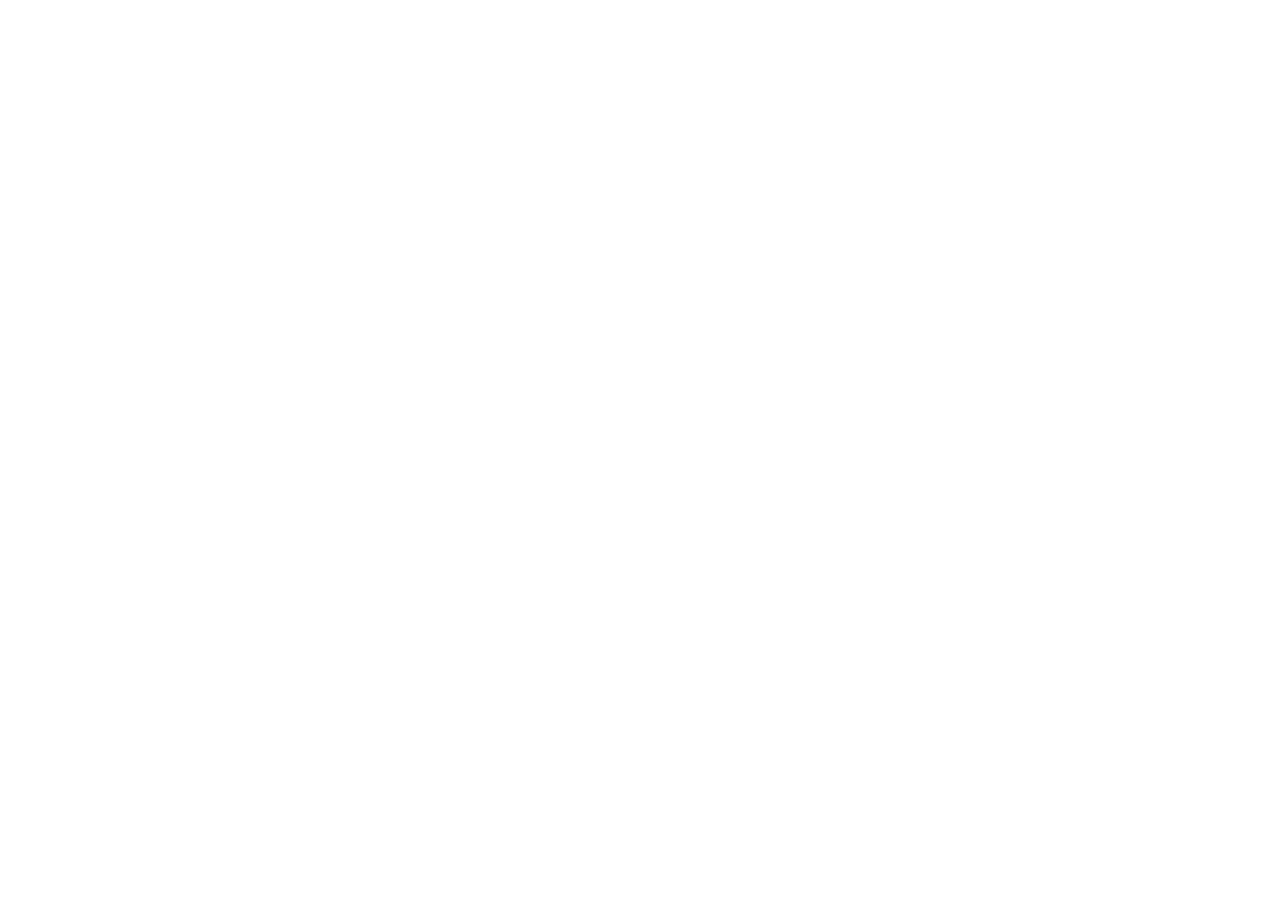
==== 5.TravelPage/index.html @ bad252db "add the orders of the file" ====
<!DOCTYPE html>
<html lang="en">

<head>
    <meta charset="UTF-8">
    <meta http-equiv="X-UA-Compatible" content="IE=edge">
    <meta name="viewport" content="width=device-width, initial-scale=1.0">
    <meta http-equiv="X-UA-Compatible" content="ie=edge">
    <meta name="description" content="Travelin is a memory website of Xin">
    <meta name="robots" content="index,follow">
    <link rel="stylesheet" href="style.css">
    <title>Travelin | Travelling Memory</title>
</head>

<body>

</body>

</html>
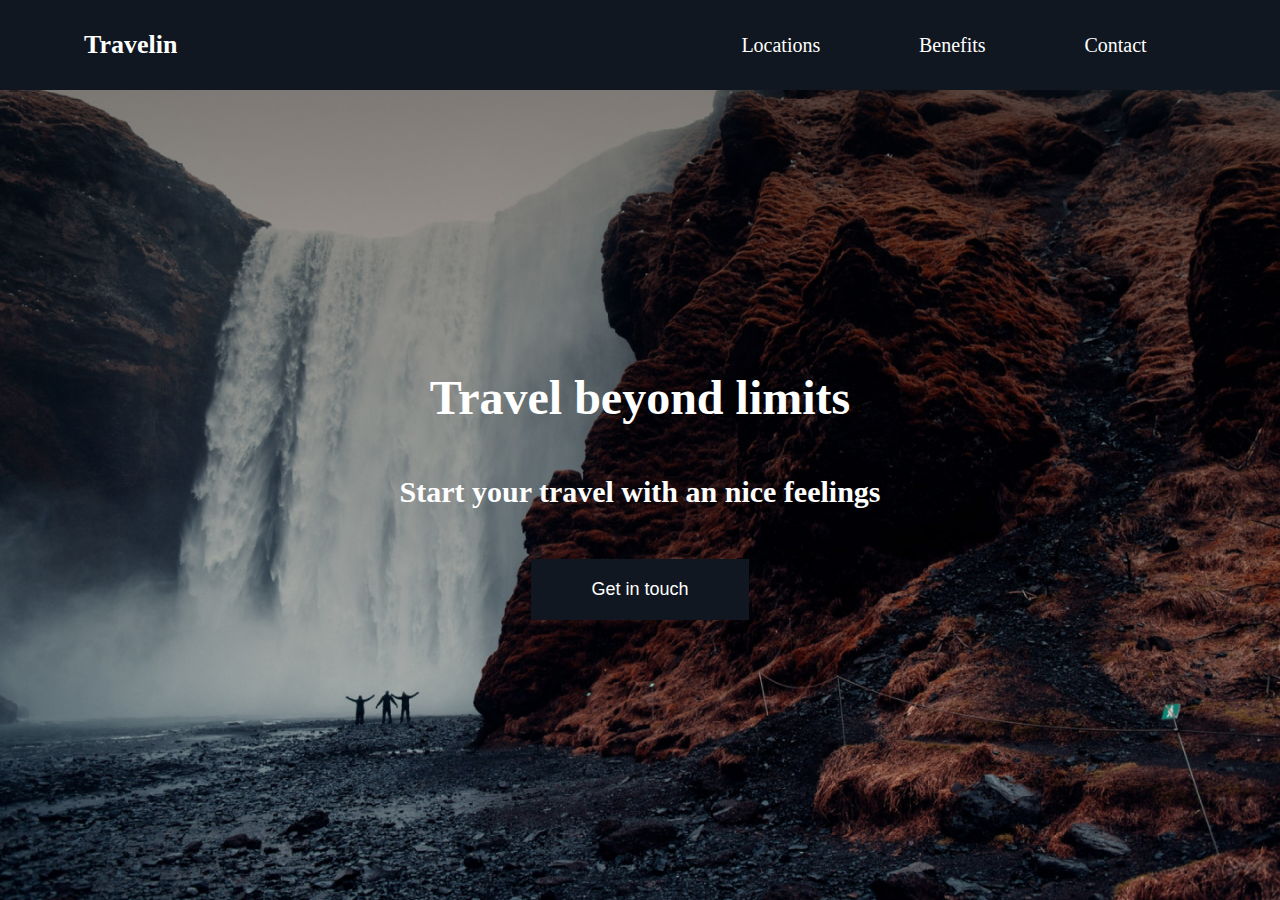
==== commit fbfa9f2b: "Travelin Nav and first section added" ====
--- a/5.TravelPage/index.html
+++ b/5.TravelPage/index.html
@@ -8,11 +8,28 @@
     <meta http-equiv="X-UA-Compatible" content="ie=edge">
     <meta name="description" content="Travelin is a memory website of Xin">
     <meta name="robots" content="index,follow">
+    <link rel="icon" href="icons/passport.svg">
     <link rel="stylesheet" href="style.css">
-    <title>Travelin | Travelling Memory</title>
+    <title>Travelin | My Memories of traveling</title>
 </head>
 
 <body>
+    <header class="main-head">
+        <nav>
+            <h1 id="logo">Travelin</h1>
+            <ul>
+                <li><a href="#locations">Locations</a></li>
+                <li><a href="#benefits">Benefits</a></li>
+                <li><a href="#contact">Contact</a></li>
+            </ul>
+        </nav>
+    </header>
+
+    <section class="hero">
+        <h2>Travel beyond limits</h2>
+        <h3>Start your travel with an nice feelings</h3>
+        <button>Get in touch</button>
+    </section>
 
 </body>
 
--- a/5.TravelPage/style.css
+++ b/5.TravelPage/style.css
@@ -0,0 +1,100 @@
+/*Global Styles*/
+
+* {
+    margin: 0;
+    padding: 0;
+    box-sizing: border-box;
+}
+
+html {
+    font-size: 62.5%;
+}
+
+h1 {
+    font-size: 2.6rem;
+}
+
+li,
+button,
+label,
+input,
+p {
+    font-size: 2rem;
+}
+
+h2 {
+    font-size: 4.8rem;
+}
+
+h3 {
+    font-size: 3rem;
+}
+
+h4,
+h5 {
+    font-size: 2.8rem;
+}
+
+a {
+    color: white;
+    text-decoration: none;
+}
+
+button {
+    padding: 2rem 6rem;
+    background: #101720;
+    border: none;
+    color: white;
+    font-size: 1.8rem;
+    cursor: pointer;
+}
+
+
+/*Nav Section with HERO*/
+
+.main-head {
+    background: #101720;
+    color: white;
+}
+
+nav {
+    display: flex;
+    width: 90%;
+    margin: auto;
+    align-items: center;
+    padding: 2rem;
+    min-height: 10vh;
+}
+
+nav ul {
+    display: flex;
+    flex: 1 1 40rem;
+    justify-content: space-around;
+    align-items: center;
+    list-style: none;
+}
+
+#logo {
+    flex: 2 1 40rem;
+}
+
+.hero {
+    min-height: 90vh;
+    background: linear-gradient(rgba(0, 0, 0, 0.5), transparent), url("img/landing-page.jpg");
+    background-repeat: no-repeat;
+    background-size: cover;
+    background-position: center;
+    color: white;
+    display: flex;
+    flex-direction: column;
+    justify-content: center;
+    align-items: center;
+    text-align: center;
+}
+
+.hero h3 {
+    padding: 5rem;
+}
+
+
+/**/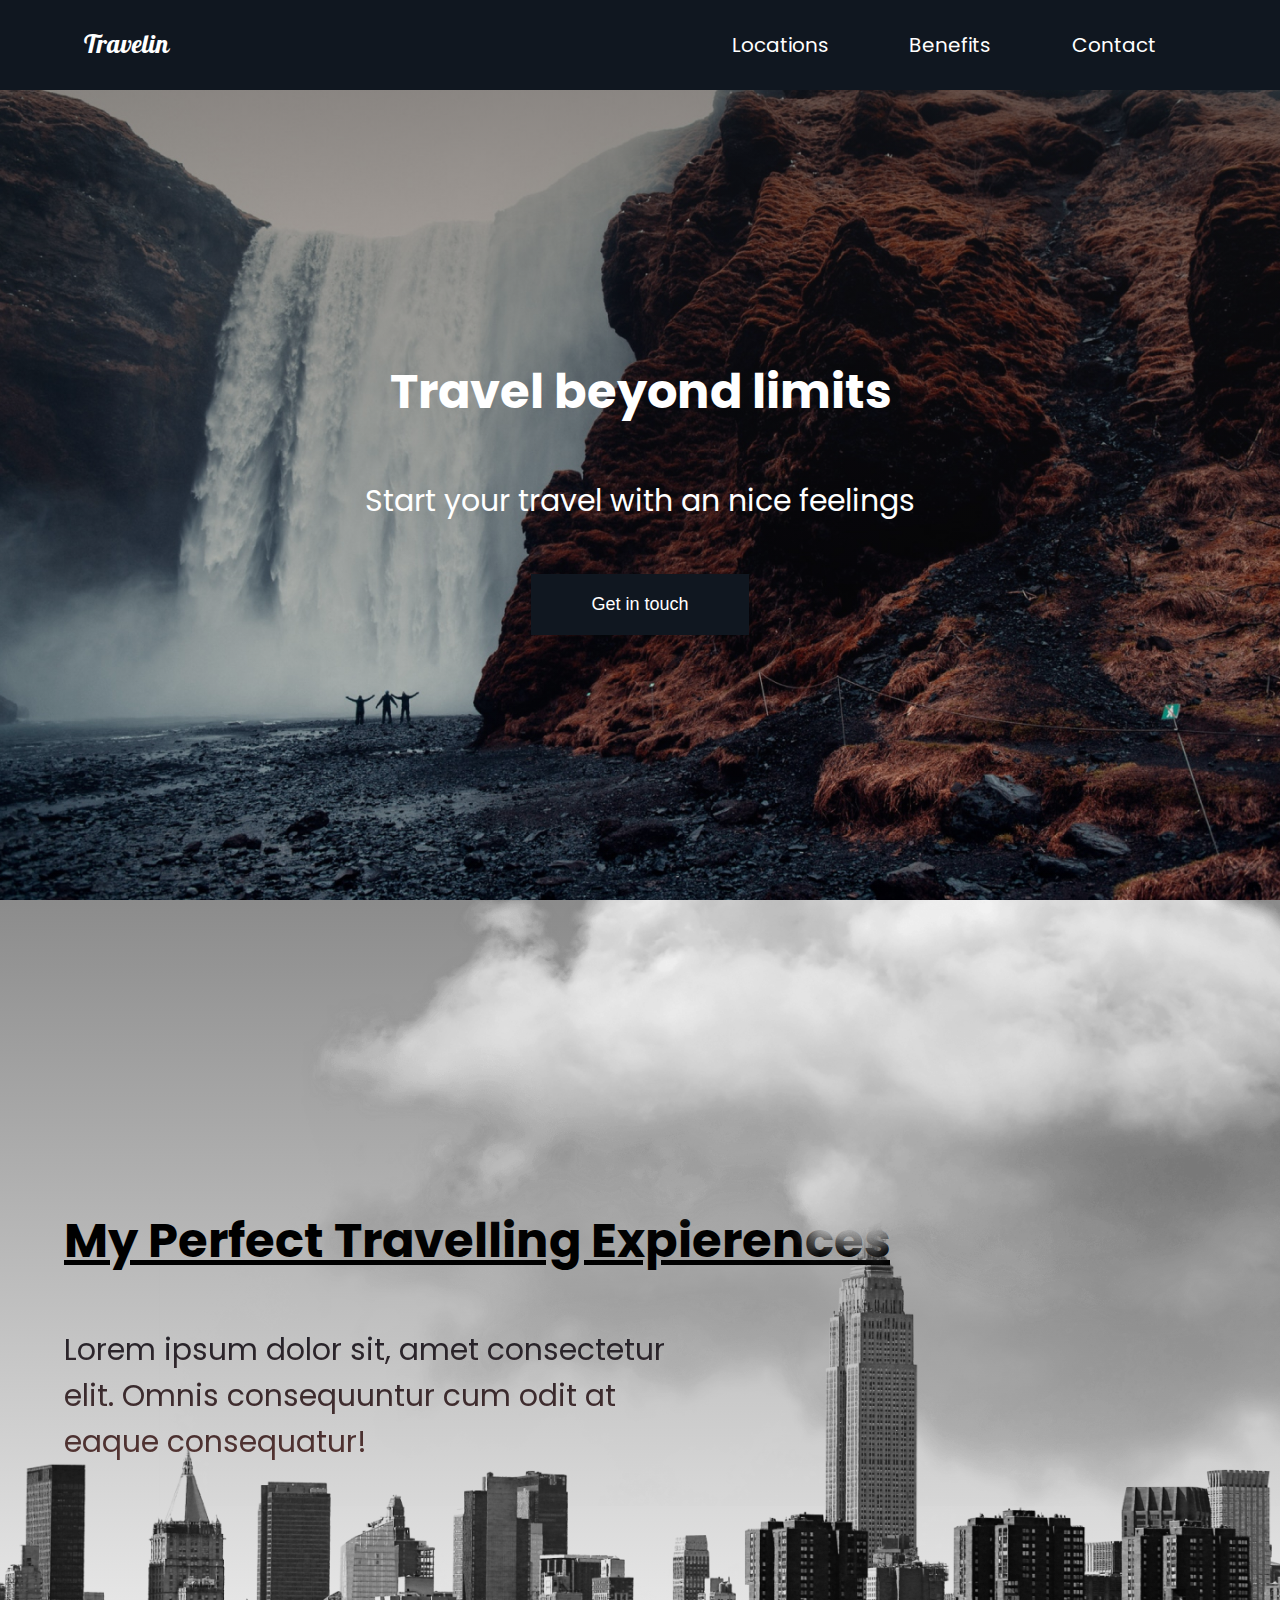
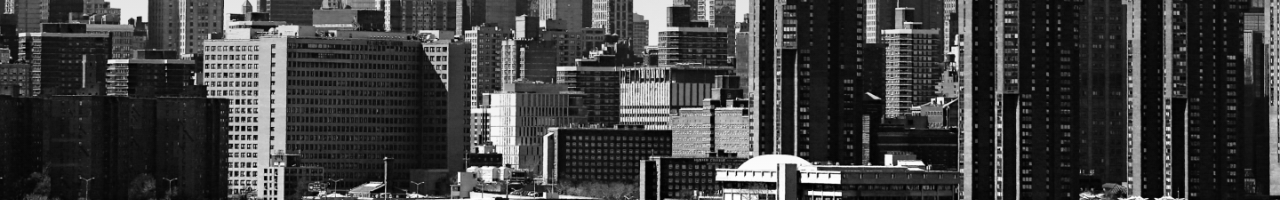
==== commit 21a9913c: "The second section added(colored text and animations)" ====
--- a/5.TravelPage/index.html
+++ b/5.TravelPage/index.html
@@ -9,6 +9,8 @@
     <meta name="description" content="Travelin is a memory website of Xin">
     <meta name="robots" content="index,follow">
     <link rel="icon" href="icons/passport.svg">
+    <link rel="preconnect" href="https://fonts.gstatic.com">
+    <link href="https://fonts.googleapis.com/css2?family=Pattaya&family=Poppins&display=swap" rel="stylesheet">
     <link rel="stylesheet" href="style.css">
     <title>Travelin | My Memories of traveling</title>
 </head>
@@ -30,6 +32,15 @@
         <h3>Start your travel with an nice feelings</h3>
         <button>Get in touch</button>
     </section>
+    <section id="locations">
+        <header class="locations-head">
+            <h2>My Perfect Travelling Expierences</h2>
+            <h3>Lorem ipsum dolor sit, amet consectetur <br/> elit. Omnis consequuntur cum odit at <br/> eaque consequatur!</h3>
+            <img src="img/cloud.png" class="moving-cloud-1 cloud" />
+            <img src="img/cloud.png" class="moving-cloud-2 cloud" />
+        </header>
+    </section>
+
 
 </body>
 
--- a/5.TravelPage/style.css
+++ b/5.TravelPage/style.css
@@ -8,6 +8,10 @@
 
 html {
     font-size: 62.5%;
+}
+
+body {
+    font-family: 'Poppins', sans-serif;
 }
 
 h1 {
@@ -28,6 +32,7 @@
 
 h3 {
     font-size: 3rem;
+    font-weight: 400;
 }
 
 h4,
@@ -47,6 +52,11 @@
     color: white;
     font-size: 1.8rem;
     cursor: pointer;
+    transition: background 1s ease-in-out;
+}
+
+button:hover {
+    background: rgba(0, 0, 0, 0.5);
 }
 
 
@@ -64,6 +74,7 @@
     align-items: center;
     padding: 2rem;
     min-height: 10vh;
+    flex-wrap: wrap;
 }
 
 nav ul {
@@ -76,11 +87,13 @@
 
 #logo {
     flex: 2 1 40rem;
+    font-family: 'Pattaya', sans-serif;
+    font-weight: 400;
 }
 
 .hero {
     min-height: 90vh;
-    background: linear-gradient(rgba(0, 0, 0, 0.5), transparent), url("img/landing-page.jpg");
+    background: linear-gradient(rgba(25, 25, 25, 0.5), transparent), url("img/landing-page.jpg");
     background-repeat: no-repeat;
     background-size: cover;
     background-position: center;
@@ -97,4 +110,101 @@
 }
 
 
-/**/+/*Locations section*/
+
+#locations {
+    min-height: 100vh;
+    background: linear-gradient(rgba(25, 25, 25, 0.5), transparent), url("img/new-york-page.png");
+    background-size: cover;
+    background-position: center;
+    display: flex;
+    align-items: center;
+    position: relative;
+    overflow: hidden;
+}
+
+.locations-head {
+    width: 90%;
+    margin: auto;
+}
+
+.locations-head h2 {
+    padding: 1rem 0rem;
+    text-decoration: underline;
+    text-decoration-thickness: 0.5rem;
+}
+
+.locations-head h3 {
+    padding: 4rem 0rem;
+    background: linear-gradient(#131c27, #663b35);
+    -webkit-background-clip: text;
+    -webkit-text-fill-color: transparent;
+}
+
+.cloud {
+    position: absolute;
+    top: 0%;
+    right: 0%;
+}
+
+.moving-cloud-1 {
+    animation: cloudAnimation 3s infinite alternate ease-in-out;
+}
+
+.moving-cloud-2 {
+    top: 20%;
+    z-index: -1;
+    opacity: 0.5;
+    animation: cloudAnimation 3.5s infinite alternate ease-in-out;
+}
+
+
+/*Media query*/
+
+
+/* @keyframes cloudAnimation{
+    0%{
+        background: lightblue;
+    }
+    50%{
+        background: rgb(50, 152, 185);
+    }
+    100%{
+        background: rgb(13, 39, 48);
+    }
+}*/
+
+@keyframes cloudAnimation {
+    from {
+        transform: translate(10%, -10%);
+    }
+    to {
+        transform: translate(0%, 0%);
+    }
+}
+
+@media screen and (max-width: 932px) {
+    html {
+        font-size: 45%;
+    }
+    nav {
+        text-align: center;
+    }
+    #logo {
+        padding: 2rem;
+    }
+    .cloud {
+        height: 40rem;
+        pointer-events: none;
+    }
+    .moving-cloud-1 {
+        z-index: -1;
+    }
+    .moving-cloud-2 {
+        z-index: -2;
+    }
+    .locations-head h3 {
+        background: rgba(15, 22, 31, 0.8);
+        -webkit-text-fill-color: white;
+    }
+}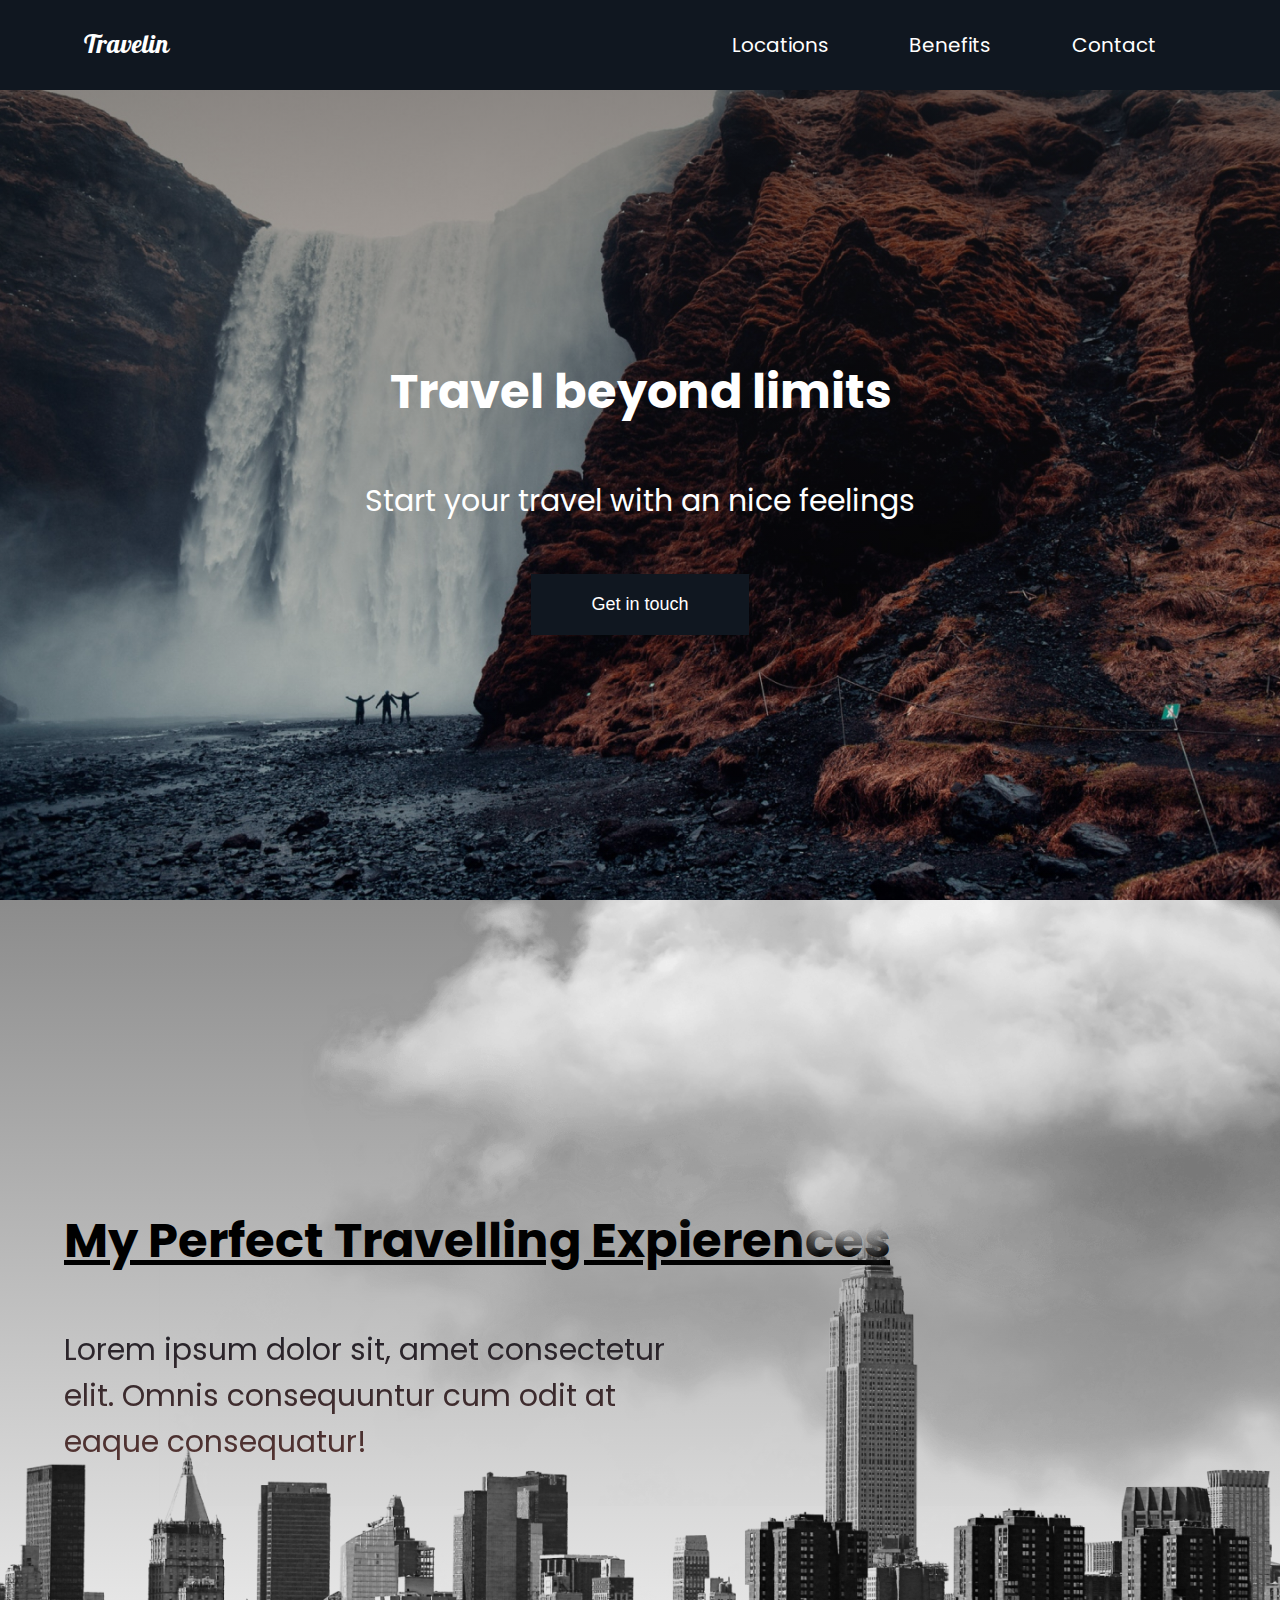
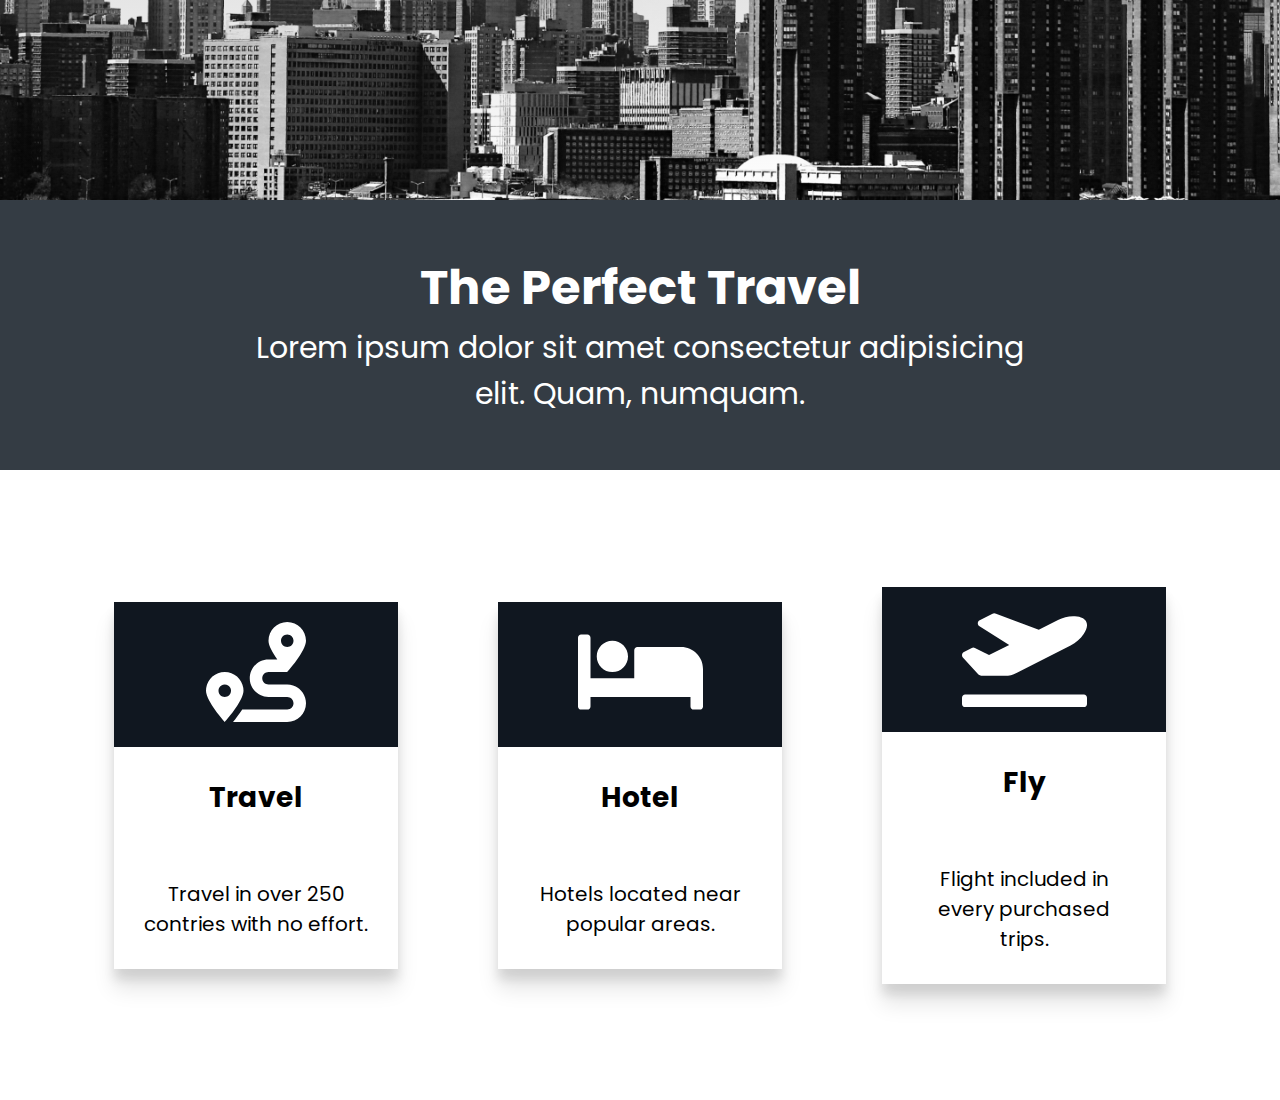
==== commit dd38acee: "Third section (Benefits) added in project 5" ====
--- a/5.TravelPage/index.html
+++ b/5.TravelPage/index.html
@@ -32,6 +32,7 @@
         <h3>Start your travel with an nice feelings</h3>
         <button>Get in touch</button>
     </section>
+
     <section id="locations">
         <header class="locations-head">
             <h2>My Perfect Travelling Expierences</h2>
@@ -41,7 +42,37 @@
         </header>
     </section>
 
-
+    <section class="benefits">
+        <header class="benefits-head">
+            <h2>The Perfect Travel</h2>
+            <h3>
+                Lorem ipsum dolor sit amet consectetur adipisicing <br/> elit. Quam, numquam.
+            </h3>
+        </header>
+        <div class="cards">
+            <div class="card">
+                <div class="card-icon">
+                    <img src="icons/route-solid.svg" alt="/">
+                </div>
+                <h4>Travel</h4>
+                <p>Travel in over 250 contries with no effort.</p>
+            </div>
+            <div class="card">
+                <div class="card-icon">
+                    <img src="icons/bed-solid.svg" alt="/">
+                </div>
+                <h4>Hotel</h4>
+                <p>Hotels located near popular areas.</p>
+            </div>
+            <div class="card">
+                <div class="card-icon">
+                    <img src="icons/plane-departure-solid.svg" alt="/">
+                </div>
+                <h4>Fly</h4>
+                <p>Flight included in every purchased trips.</p>
+            </div>
+        </div>
+    </section>
 </body>
 
 </html>--- a/5.TravelPage/style.css
+++ b/5.TravelPage/style.css
@@ -159,6 +159,56 @@
 }
 
 
+/*Benefits section*/
+
+.benefits-head {
+    background: #343c44;
+    padding: 3rem;
+    min-height: 30vh;
+    display: flex;
+    flex-direction: column;
+    justify-content: center;
+    align-items: center;
+    color: white;
+    text-align: center;
+}
+
+.benefits-head h3 {
+    padding: 1px;
+}
+
+.cards {
+    width: 90%;
+    margin: auto;
+    display: flex;
+    min-height: 70vh;
+    align-items: center;
+    flex-wrap: wrap;
+}
+
+.card {
+    text-align: center;
+    flex: 1 1 25rem;
+    min-height: 40vh;
+    margin: 2rem 5rem;
+    box-shadow: 0px 10px 10px rgba(0, 0, 0, 0.1), 0px 20px 20px rgba(0, 0, 0, 0.1);
+}
+
+.card img {
+    height: 100px;
+    margin: 2rem;
+}
+
+.card p,
+.card h4 {
+    padding: 3rem;
+}
+
+.card-icon {
+    background: #101720;
+}
+
+
 /*Media query*/
 
 
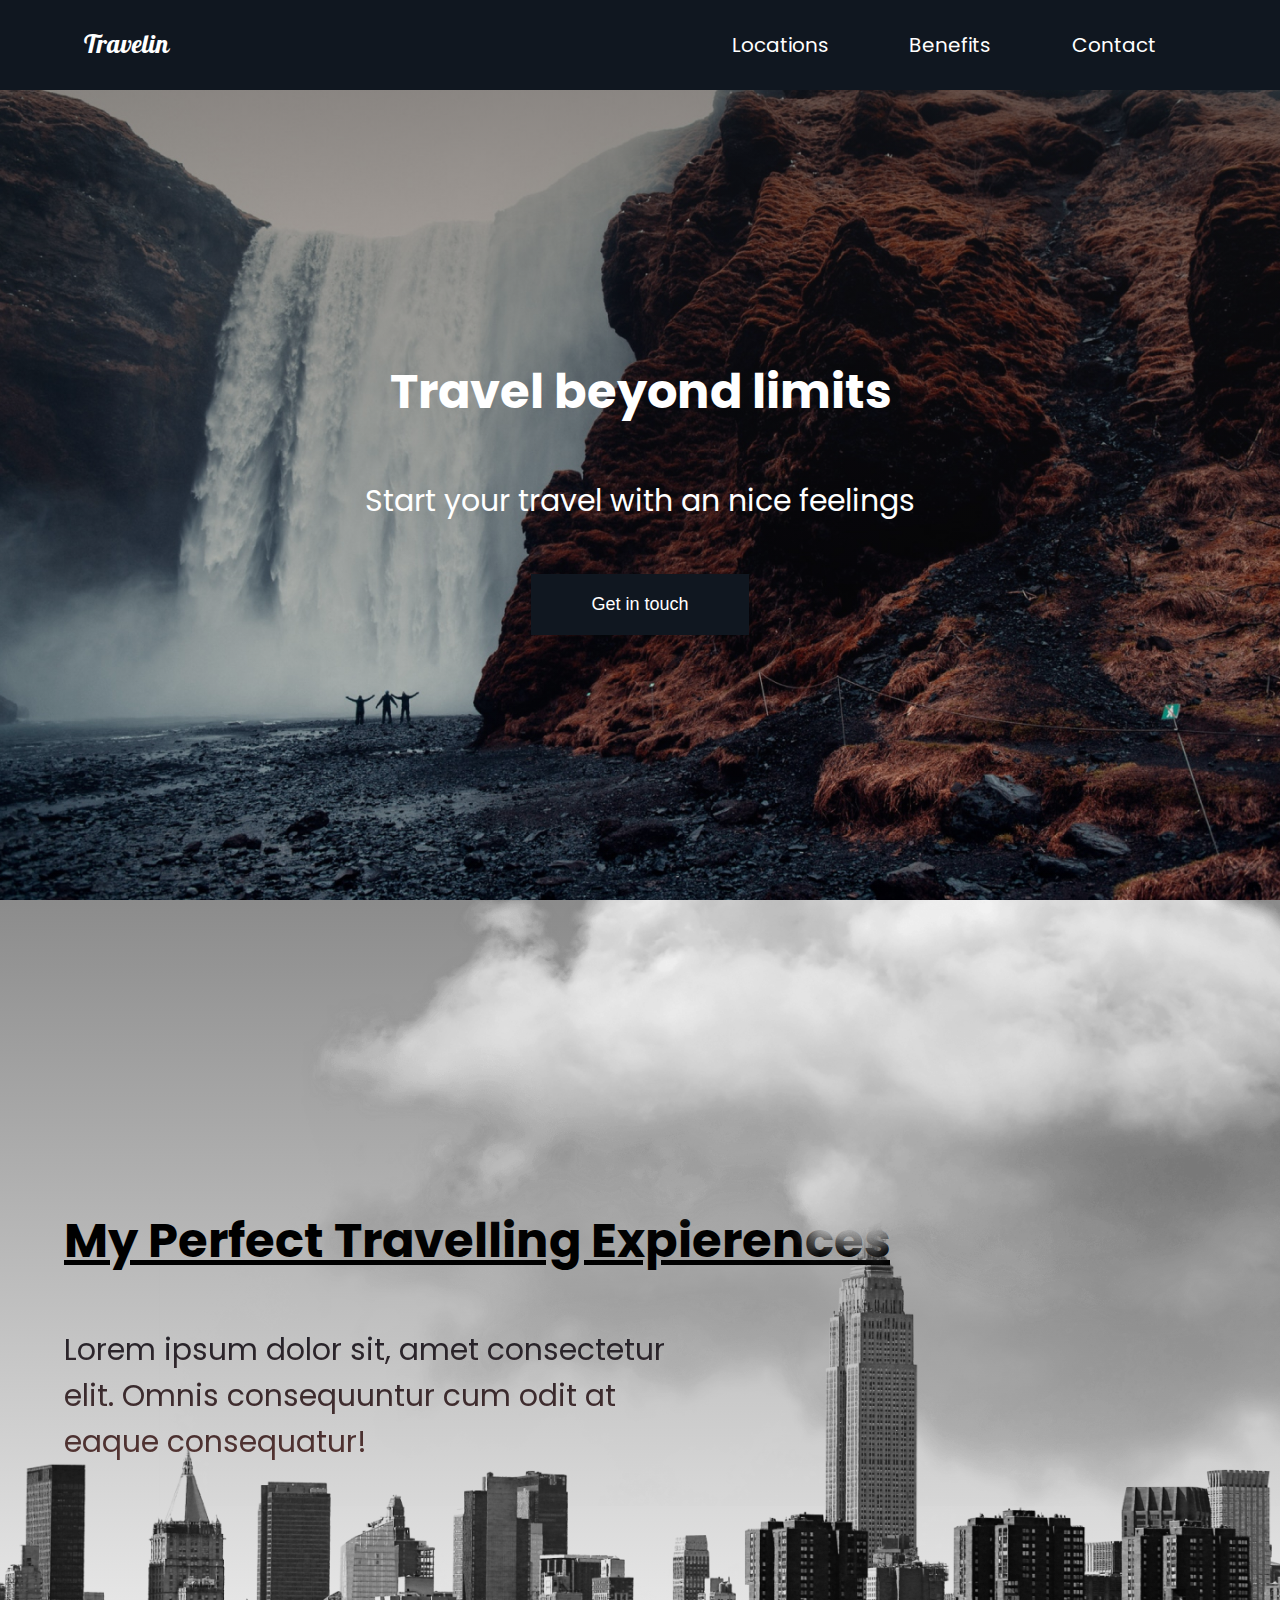
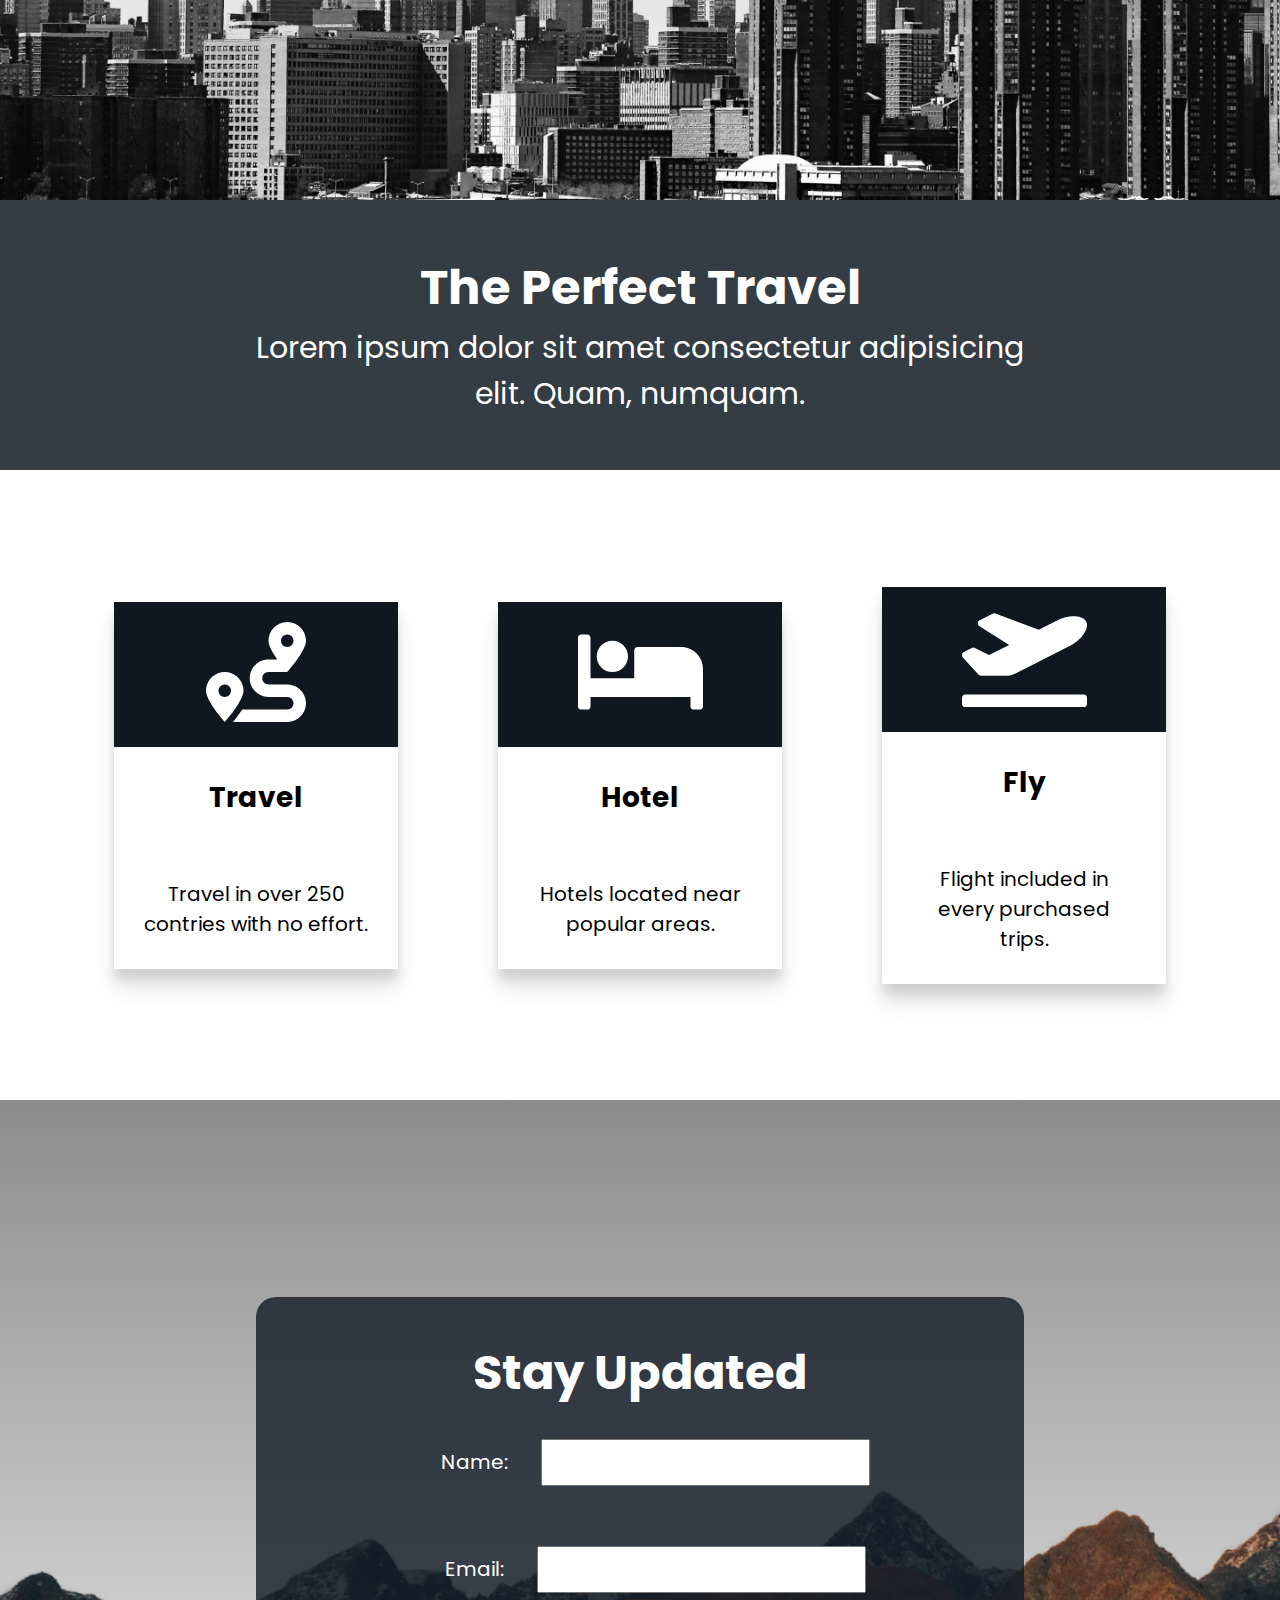
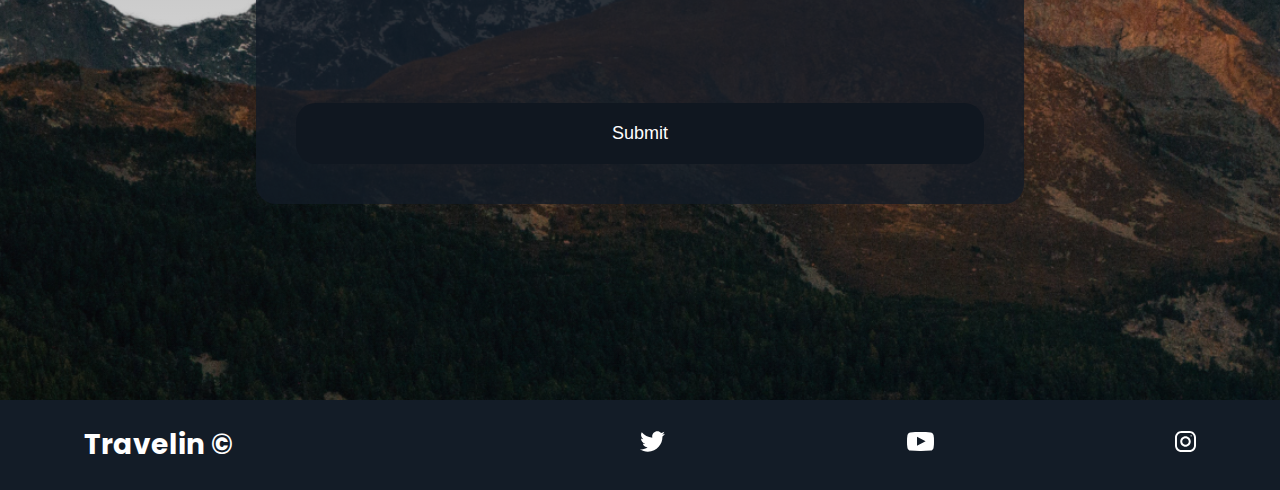
==== commit 665ebf38: "footer added, almost down" ====
--- a/5.TravelPage/index.html
+++ b/5.TravelPage/index.html
@@ -73,6 +73,43 @@
             </div>
         </div>
     </section>
+    <section id="contact">
+        <div class="form-wrapper">
+            <header class="form-head">
+                <h2>Stay Updated</h2>
+                <form>
+                    <div class="name-form">
+                        <label for="name">Name:</label>
+                        <input type="text" name="name" required>
+                    </div>
+                    <div class="email-form">
+                        <label for="emali">Email:</label>
+                        <input type="email" required name="email">
+                    </div>
+                    <button type="submit">Submit</button>
+                </form>
+            </header>
+        </div>
+    </section>
+    <footer>
+        <div class="footer-wrapper">
+            <h5>Travelin &copy;</h5>
+            <ul>
+                <li>
+                    <a href="#"><img src="icons/twitter.svg" alt="/"></a>
+                </li>
+                <li>
+                    <a href="#"><img src="icons/youtube.svg" alt="/"></a>
+                </li>
+                <li>
+                    <a href="#"><img src="icons/instagram.svg" alt="/"></a>
+                </li>
+
+            </ul>
+
+
+        </div>
+    </footer>
 </body>
 
 </html>--- a/5.TravelPage/style.css
+++ b/5.TravelPage/style.css
@@ -208,6 +208,75 @@
     background: #101720;
 }
 
+#contact {
+    min-height: 100vh;
+    background: linear-gradient(rgba(25, 25, 25, 0.5), transparent), url("img/contact-mountain.png");
+    background-size: cover;
+    background-repeat: no-repeat;
+    display: flex;
+    align-items: center;
+    justify-content: center;
+}
+
+.form-wrapper {
+    background: rgba(19, 28, 39, 0.8);
+    width: 60%;
+    color: white;
+    border-radius: 20px;
+}
+
+.form-head {
+    text-align: center;
+    padding: 4rem;
+}
+
+.name-form,
+.email-form {
+    padding: 3rem;
+    text-align: center;
+}
+
+.form-wrapper label {
+    margin: 0rem 3rem;
+}
+
+.form-wrapper button {
+    width: 100%;
+    padding: 2rem;
+    margin-top: 8rem;
+    border-radius: 20px;
+}
+
+.form-wrapper input {
+    padding: 1rem 3rem;
+}
+
+footer {
+    color: white;
+    background: rgba(19, 28, 39, 1);
+}
+
+.footer-wrapper {
+    display: flex;
+    padding: 2rem;
+    width: 90%;
+    margin: auto;
+    align-items: center;
+    min-height: 10vh;
+}
+
+footer h5 {
+    flex: 1 1 40rem;
+}
+
+footer ul {
+    display: flex;
+    list-style: none;
+    flex: 1 1 40rem;
+    justify-content: space-between;
+    align-items: center;
+}
+
 
 /*Media query*/
 
@@ -257,4 +326,13 @@
         background: rgba(15, 22, 31, 0.8);
         -webkit-text-fill-color: white;
     }
+    .form-wrapper {
+        width: 100%;
+    }
+    footer {
+        text-align: center;
+    }
+    footer h5 {
+        padding-bottom: 3rem;
+    }
 }